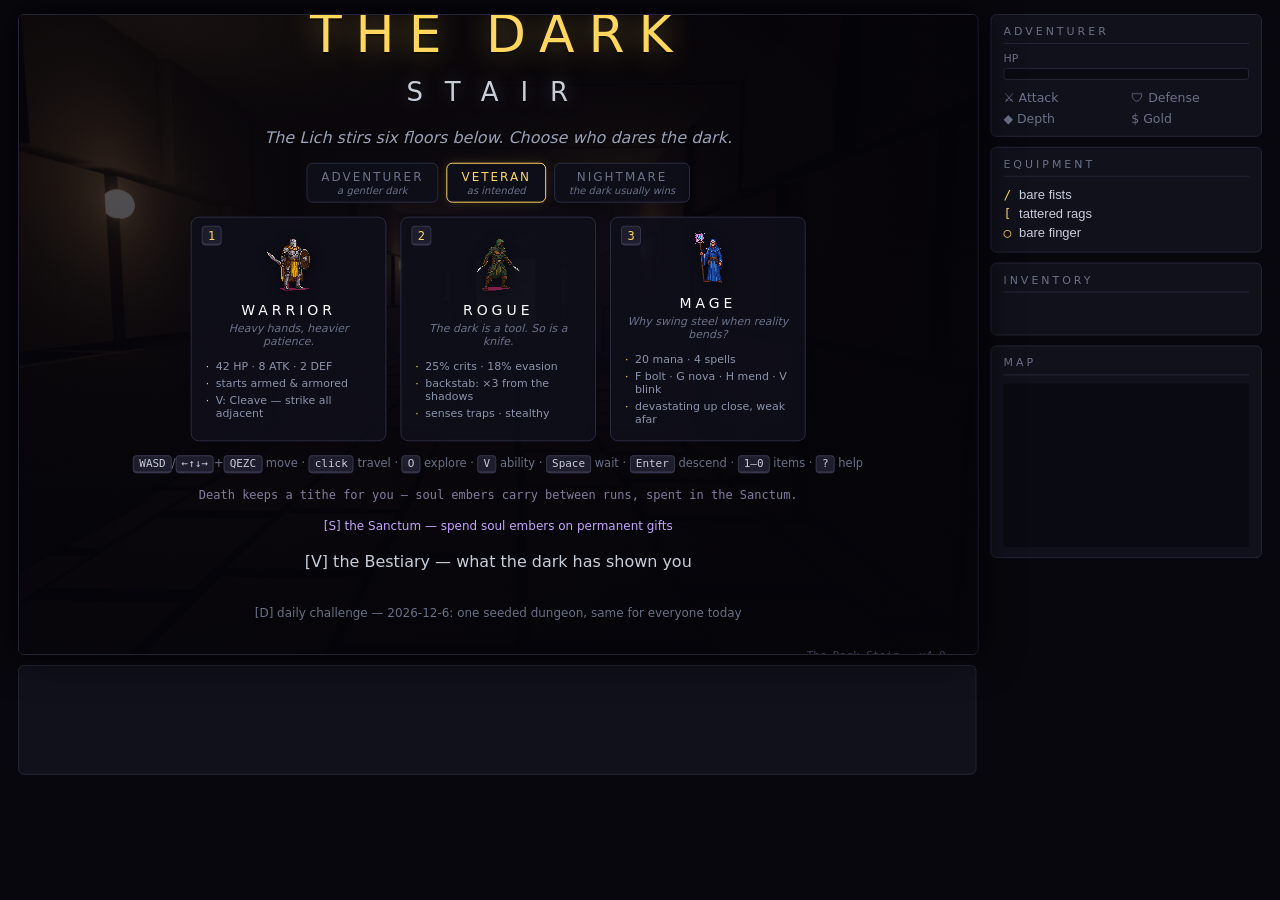
==== TheDarkStair-v4.0.html @ a0283294 "Win records: the title remembers every hero's finest hour, per difficulty Also: bundle rebuilt from " ====
<!DOCTYPE html>
<html lang="en">
<head>
<meta charset="UTF-8">
<meta name="viewport" content="width=device-width, initial-scale=1.0">
<meta name="robots" content="index, follow">
<title>The Dark Stair — Free Browser Roguelike Dungeon Crawler</title>
<meta name="description" content="The Dark Stair is a free browser roguelike: descend six floors of a procedurally generated dungeon as warrior, rogue, or mage and face the Lich. No download, no signup — play instantly. Daily challenge included.">
<link rel="canonical" href="https://thedarkstair.com/">
<meta property="og:type" content="website">
<meta property="og:site_name" content="GuruCloudAI">
<meta property="og:title" content="The Dark Stair — Free Browser Roguelike">
<meta property="og:description" content="Descend six floors of procedurally generated dungeon and face the Lich. Warrior, rogue, or mage — play free in your browser, no download or signup.">
<meta property="og:url" content="https://thedarkstair.com/">
<meta property="og:image" content="https://thedarkstair.com/title-bg.jpg">
<meta property="og:image:width" content="1280">
<meta property="og:image:height" content="853">
<meta name="twitter:card" content="summary_large_image">
<meta name="twitter:title" content="The Dark Stair — Free Browser Roguelike">
<meta name="twitter:description" content="Descend six floors of procedurally generated dungeon and face the Lich. Play free in your browser — no download, no signup.">
<meta name="twitter:image" content="https://thedarkstair.com/title-bg.jpg">
<script type="application/ld+json">
{
  "@context": "https://schema.org",
  "@type": "VideoGame",
  "name": "The Dark Stair",
  "url": "https://thedarkstair.com/",
  "image": "https://thedarkstair.com/title-bg.jpg",
  "description": "A free browser roguelike dungeon crawler. Descend six procedurally generated floors as warrior, rogue, or mage, collect boons and gear, and face the Lich. Includes three difficulties and a seeded daily challenge.",
  "genre": ["Roguelike", "Dungeon crawler"],
  "playMode": "SinglePlayer",
  "applicationCategory": "Game",
  "gamePlatform": "Web Browser",
  "operatingSystem": "Any",
  "offers": {"@type": "Offer", "price": "0", "priceCurrency": "USD"},
  "publisher": {"@type": "Organization", "name": "GuruCloudAI", "url": "https://www.gurucloudai.com"}
}
</script>
<link rel="icon" href="data:image/svg+xml,%3Csvg xmlns='http://www.w3.org/2000/svg' viewBox='0 0 16 16'%3E%3Crect width='16' height='16' fill='%2307070d'/%3E%3Ctext x='8' y='12' font-size='12' text-anchor='middle' fill='%23ffd75e' font-family='monospace'%3E@%3C/text%3E%3C/svg%3E">
<style>
* { margin: 0; padding: 0; box-sizing: border-box; }

:root {
  --bg: #07070d;
  --panel: #11111c;
  --panel-border: #262638;
  --text: #c8cdda;
  --dim: #6a7188;
  --gold: #ffd75e;
  --red: #e35d6a;
  --green: #7ee0a3;
  --blue: #9ecbff;
  --purple: #c7a4ff;
}

html, body {
  height: 100%;
  background: var(--bg);
  color: var(--text);
  font-family: "Segoe UI", system-ui, sans-serif;
  overflow: hidden;
}

#wrap {
  display: flex;
  gap: 12px;
  justify-content: center;
  align-items: flex-start;
  padding: 14px;
  height: 100%;
  transform-origin: top center;
}

#main { display: flex; flex-direction: column; gap: 10px; }

#canvas-holder {
  position: relative;
  border: 1px solid var(--panel-border);
  border-radius: 6px;
  overflow: hidden;
  box-shadow: 0 0 40px rgba(0,0,0,.8), inset 0 0 80px rgba(0,0,0,.5);
  background: #0a0a12;
  line-height: 0;
}

#canvas { display: block; cursor: crosshair; }

#vignette {
  position: absolute; inset: 0; pointer-events: none;
  background: radial-gradient(ellipse at center, transparent 55%, rgba(0,0,0,.55) 100%);
}

#hurt-flash {
  position: absolute; inset: 0; pointer-events: none;
  background: radial-gradient(ellipse at center, transparent 40%, rgba(200,30,30,.45) 100%);
  opacity: 0;
  transition: opacity .08s;
}

/* ---------- overlays ---------- */
.overlay {
  position: absolute; inset: 0;
  display: flex; flex-direction: column;
  align-items: center; justify-content: center;
  gap: 18px;
  background: rgba(5,5,10,.88);
  text-align: center;
  z-index: 10;
  padding: 20px;
  line-height: 1.45;
}
.overlay.hidden { display: none; }

#title-screen { background: #07070d; }
#title-fx { position: absolute; inset: 0; width: 100%; height: 100%; }
#title-screen.has-art {
  background-size: cover;
  background-position: center;
}
.title-inner {
  position: relative; z-index: 2;
  display: flex; flex-direction: column; align-items: center; gap: 14px;
  width: 100%;
}

.overlay h1 {
  font-size: 52px;
  letter-spacing: 14px;
  font-weight: 300;
  color: var(--gold);
  text-shadow: 0 0 30px rgba(255,215,94,.45), 0 2px 0 #000;
}
.overlay h1 span { display: block; font-size: 26px; letter-spacing: 22px; color: var(--text); margin-top: 2px; text-shadow: 0 0 20px rgba(200,205,218,.3), 0 2px 0 #000; }
.overlay h1.red { color: var(--red); text-shadow: 0 0 30px rgba(227,93,106,.4); }
.overlay h1.gold { font-size: 38px; letter-spacing: 6px; }

.tagline { color: #9aa2b8; font-style: italic; text-shadow: 0 1px 2px #000; }

/* ---------- difficulty chips ---------- */
#diff-row { display: flex; gap: 8px; }
.diff-chip {
  background: rgba(15,15,26,.92);
  border: 1px solid #2c2c44;
  border-radius: 6px;
  padding: 6px 14px;
  color: var(--dim);
  cursor: pointer;
  font-family: inherit;
  font-size: 12px;
  letter-spacing: 2px;
  transition: border-color .12s, color .12s;
}
.diff-chip span { display: block; font-size: 10px; letter-spacing: 0; color: var(--dim); font-style: italic; margin-top: 1px; }
.diff-chip:hover { border-color: #4a4a6a; color: var(--text); }
.diff-chip.selected { border-color: var(--gold); color: var(--gold); box-shadow: 0 0 12px rgba(255,215,94,.15); }
.diff-chip.selected[data-diff="story"] { border-color: var(--green); color: var(--green); box-shadow: 0 0 12px rgba(126,224,163,.15); }
.diff-chip.selected[data-diff="nightmare"] { border-color: var(--red); color: var(--red); box-shadow: 0 0 12px rgba(227,93,106,.18); }

/* ---------- class cards ---------- */
#class-row { display: flex; gap: 14px; }
.class-card {
  width: 196px;
  background: rgba(15,15,26,.92);
  border: 1px solid #2c2c44;
  border-radius: 8px;
  padding: 14px 12px 12px;
  color: var(--text);
  cursor: pointer;
  text-align: center;
  position: relative;
  transition: transform .12s, border-color .12s, box-shadow .12s;
  font-family: inherit;
}
.class-card:hover {
  transform: translateY(-4px);
  border-color: var(--gold);
  box-shadow: 0 6px 24px rgba(0,0,0,.6), 0 0 18px rgba(255,215,94,.12);
}
.cc-key {
  position: absolute; top: 8px; left: 10px;
  background: #1d1d2c; border: 1px solid #34344a; border-bottom-width: 2px;
  border-radius: 4px; width: 20px; height: 20px; line-height: 18px;
  font-family: Consolas, monospace; font-size: 12px; color: var(--gold);
}
.cc-glyph { font-family: Consolas, monospace; font-size: 30px; font-weight: bold; text-shadow: 0 0 14px currentColor; }
.cc-name { letter-spacing: 4px; font-size: 14px; margin-top: 4px; color: #fff; }
.cc-blurb { font-size: 11px; color: var(--dim); font-style: italic; margin: 5px 0 8px; min-height: 28px; }
.class-card ul { list-style: none; font-size: 11px; color: #8b93ab; text-align: left; }
.class-card li { padding: 2px 0 2px 12px; position: relative; }
.class-card li::before { content: '·'; position: absolute; left: 2px; color: var(--gold); }

.controls-line { font-size: 11.5px; color: var(--dim); }
kbd {
  background: #1d1d2c; border: 1px solid #34344a; border-bottom-width: 2px;
  border-radius: 4px; padding: 1px 5px;
  font-family: Consolas, monospace; font-size: 11px; color: var(--text);
}

.press { color: var(--gold); font-size: 14px; animation: pulse 1.6s ease-in-out infinite; }
@keyframes pulse { 50% { opacity: .35; } }

#best-line { color: var(--dim); font-size: 12px; text-shadow: 0 1px 2px #000; }
#daily-line {
  color: var(--dim); font-size: 12px; text-shadow: 0 1px 2px #000;
  cursor: default;
}
#daily-line.armed { color: var(--gold); animation: pulse 1.6s ease-in-out infinite; }
#continue-line { color: var(--green); font-size: 13px; animation: pulse 1.6s ease-in-out infinite; }
#continue-line.hidden { display: none; }
#version-tag { position: absolute; right: 12px; bottom: 8px; color: #3c3c52; font-size: 11px; font-family: Consolas, monospace; }

/* ---------- cutscenes ---------- */
#cutscene { background: #000; z-index: 20; justify-content: flex-end; padding-bottom: 48px; gap: 14px; }
#cut-image {
  position: absolute; inset: 0;
  background-size: cover; background-position: center;
  opacity: 0;
  transition: opacity 1.4s ease;
  /* letterbox bars */
  border-top: 64px solid #000; border-bottom: 64px solid #000;
  box-sizing: border-box;
  filter: saturate(0.9) brightness(0.92);
}
#cutscene.lit #cut-image { opacity: 1; }
#cut-text {
  position: relative; z-index: 2;
  max-width: 700px; min-height: 54px;
  font-family: Georgia, serif; font-size: 19px; font-style: italic;
  color: #cdd2e0; text-shadow: 0 2px 8px #000, 0 0 24px rgba(0,0,0,.9);
  line-height: 1.6;
}
#cut-text .lich-line { color: #c7a4ff; }
#cut-hint { position: relative; z-index: 2; font-size: 12px; }

#log .m-lich { color: #c7a4ff; font-style: italic; }

/* ---------- boons & sanctum ---------- */
#boon-row { display: flex; gap: 14px; }
.boon-card {
  width: 200px; min-height: 150px;
  background: rgba(15,15,26,.95);
  border: 1px solid #2c2c44; border-radius: 8px;
  padding: 14px 12px; color: var(--text); cursor: pointer;
  text-align: center; font-family: inherit;
  transition: transform .12s, border-color .12s, box-shadow .12s;
  position: relative;
}
.boon-card:hover { transform: translateY(-4px); border-color: var(--gold); box-shadow: 0 6px 24px rgba(0,0,0,.6); }
.boon-card .b-key { position: absolute; top: 8px; left: 10px; font-family: Consolas, monospace; font-size: 11px; color: var(--dim); }
.boon-card .b-rarity { font-size: 10px; letter-spacing: 3px; margin-bottom: 6px; }
.boon-card .b-rarity.common { color: var(--dim); }
.boon-card .b-rarity.rare { color: var(--blue); }
.boon-card .b-rarity.legendary { color: var(--gold); }
.boon-card .b-name { font-size: 15px; color: #fff; letter-spacing: 1px; margin-bottom: 8px; }
.boon-card .b-desc { font-size: 12px; color: #9aa2b8; line-height: 1.5; }

#sanctum-list { display: flex; flex-direction: column; gap: 8px; min-width: 460px; }
.sanctum-item {
  display: flex; align-items: center; gap: 14px;
  background: rgba(15,15,26,.95); border: 1px solid #2c2c44; border-radius: 6px;
  padding: 10px 14px; color: var(--text); cursor: pointer; font-family: inherit;
  text-align: left; transition: border-color .12s;
}
.sanctum-item:hover { border-color: var(--gold); }
.sanctum-item.owned { opacity: .55; cursor: default; border-color: #2c4434; }
.sanctum-item.locked { opacity: .35; cursor: default; }
.sanctum-item.locked:hover { border-color: var(--panel-border); }
.sanctum-item .s-name { font-size: 14px; color: #fff; }
.sanctum-item .s-desc { font-size: 12px; color: var(--dim); }
.sanctum-item .s-cost { margin-left: auto; color: var(--gold); font-family: Consolas, monospace; white-space: nowrap; }
#sanctum-line { color: var(--purple); font-size: 12px; }

/* ---------- pause menu ---------- */
#pause-options { display: flex; flex-direction: column; gap: 10px; min-width: 320px; }
.opt-row {
  display: flex; justify-content: space-between; align-items: center; gap: 18px;
  font-size: 13px; color: var(--text);
}
.opt-row input[type=range] { width: 160px; accent-color: #ffd75e; }
.opt-check { color: var(--dim); font-size: 12px; }
.opt-check input { accent-color: #ffd75e; margin-right: 4px; }
#pause-actions { display: flex; flex-direction: column; gap: 8px; min-width: 320px; margin-top: 6px; }
.pause-btn {
  background: #181826; border: 1px solid #34344e; border-radius: 6px;
  color: var(--text); padding: 9px 16px; font-family: inherit; font-size: 13px;
  letter-spacing: 1px; cursor: pointer; transition: border-color .12s, background .12s;
}
.pause-btn:hover { border-color: var(--gold); background: #20202f; }
.pause-btn.warn:hover { border-color: var(--red); }
.pause-btn.small { padding: 3px 12px; font-size: 12px; min-width: 0; }
.pause-btn.hidden { display: none; }

.end-stats {
  display: grid; grid-template-columns: auto auto;
  gap: 6px 24px; font-size: 15px; text-align: left;
}
.end-stats b { color: var(--gold); }
#death-cause { color: var(--dim); font-style: italic; }

/* ---------- log ---------- */
#log {
  width: 960px;
  height: 110px;
  overflow-y: auto;
  background: var(--panel);
  border: 1px solid var(--panel-border);
  border-radius: 6px;
  padding: 8px 12px;
  font-family: Consolas, "Cascadia Mono", monospace;
  font-size: 12.5px;
  line-height: 1.55;
}
#log .m-dim { color: var(--dim); }
#log .m-combat { color: #e8b4ba; }
#log .m-good { color: var(--green); }
#log .m-gold { color: var(--gold); }
#log .m-bad { color: var(--red); }
#log .m-magic { color: var(--blue); }
#log::-webkit-scrollbar { width: 8px; }
#log::-webkit-scrollbar-thumb { background: #2c2c40; border-radius: 4px; }

/* ---------- sidebar ---------- */
#sidebar {
  width: 272px;
  display: flex; flex-direction: column; gap: 10px;
}

.panel {
  background: var(--panel);
  border: 1px solid var(--panel-border);
  border-radius: 6px;
  padding: 10px 12px;
}
.panel-title {
  font-size: 11px; letter-spacing: 3px; color: var(--dim);
  margin-bottom: 8px;
  border-bottom: 1px solid var(--panel-border);
  padding-bottom: 5px;
}

.bar-label {
  display: flex; justify-content: space-between;
  font-size: 11px; color: var(--dim); margin: 6px 0 3px;
}
.bar-label b { color: var(--text); }
.bar {
  height: 12px; background: #0a0a12;
  border: 1px solid var(--panel-border); border-radius: 3px;
  overflow: hidden;
}
.bar-fill { height: 100%; width: 0; transition: width .25s ease; }
.bar-fill.hp { background: linear-gradient(180deg, #e35d6a, #a33240); }
.bar-fill.xp { background: linear-gradient(180deg, #9ecbff, #4a7ab8); }
.bar-fill.mana { background: linear-gradient(180deg, #c7a4ff, #7a55c4); }
#mana-row { display: none; }

.stat-grid {
  display: grid; grid-template-columns: 1fr 1fr;
  gap: 6px 10px; margin-top: 10px;
  font-size: 12.5px; color: var(--dim);
}
.stat-grid > div { display: flex; justify-content: space-between; gap: 6px; white-space: nowrap; }
.stat-grid b { color: var(--text); }

#status-line { margin-top: 8px; font-size: 12px; min-height: 0; }
#status-line .st-poison { color: var(--green); }
#status-line:empty { display: none; }

/* ---------- spellbook ---------- */
#spell-panel { display: none; }
.spell-row {
  display: flex; align-items: center; gap: 8px;
  background: #181826; border: 1px solid #262638; border-radius: 4px;
  padding: 4px 8px; font-size: 12.5px; margin-bottom: 3px;
  cursor: pointer; color: var(--text); width: 100%; text-align: left;
  transition: background .1s, border-color .1s;
  font-family: inherit;
}
.spell-row:hover { background: #222236; border-color: #3c3c58; }
.spell-row.cant { opacity: .45; }
.spell-row .hotkey { color: var(--purple); font-family: Consolas, monospace; font-size: 11px; }
.spell-row .cost { margin-left: auto; color: var(--purple); font-size: 11px; }

.equip-line {
  font-family: Consolas, monospace; font-size: 13px;
  color: var(--gold); padding: 2px 0;
}
.equip-line span { color: var(--text); font-family: "Segoe UI", sans-serif; }

#inv-list { display: flex; flex-direction: column; gap: 3px; min-height: 24px; max-height: 168px; overflow-y: auto; padding-right: 2px; }
#inv-list::-webkit-scrollbar { width: 6px; }
#inv-list::-webkit-scrollbar-thumb { background: #2c2c40; border-radius: 3px; }
.inv-item {
  display: flex; align-items: center; gap: 8px;
  background: #181826; border: 1px solid #262638; border-radius: 4px;
  padding: 3px 8px; font-size: 12.5px;
  cursor: pointer; color: var(--text);
  width: 100%; text-align: left;
  transition: background .1s, border-color .1s;
  font-family: inherit;
}
.inv-item:hover { background: #222236; border-color: #3c3c58; }
.inv-item .hotkey { color: var(--dim); font-family: Consolas, monospace; font-size: 11px; }
.inv-item .glyph { font-family: Consolas, monospace; font-weight: bold; width: 12px; }
.inv-item .count { margin-left: auto; color: var(--dim); font-size: 11px; }
.inv-empty { color: var(--dim); font-size: 12px; font-style: italic; padding: 2px; }
#inv-count { float: right; letter-spacing: 0; }

#minimap { display: block; width: 100%; image-rendering: pixelated; background: #0a0a12; border-radius: 3px; }

#owned-boons { display: flex; flex-wrap: wrap; gap: 4px; margin-top: 6px; }
#owned-boons:empty { display: none; }
.boon-chip {
  font-size: 10px; letter-spacing: 1px; color: var(--gold);
  background: #1d1828; border: 1px solid #3a2f4a; border-radius: 3px;
  padding: 2px 6px; cursor: default;
}
.cc-sprite {
  height: 52px; width: auto; max-width: 64px;
  image-rendering: pixelated;
  filter: drop-shadow(0 2px 6px rgba(0,0,0,.6));
}


/* ---------- touch bar (coarse pointers only; JS unhides) ---------- */
#touch-bar {
  display: flex; gap: 8px; justify-content: center; flex-wrap: wrap;
  padding: 6px 4px;
}
#touch-bar.hidden { display: none; }
#touch-bar button {
  background: #16162a; color: var(--text); border: 1px solid var(--panel-border);
  border-radius: 10px; padding: 14px 16px; font: bold 14px Consolas, monospace;
  min-width: 72px; min-height: 48px; touch-action: manipulation;
}
#touch-bar button:active { background: #262648; }

/* ---------- virtual joystick (dynamic: spawns under the left thumb) ---------- */
#joy-base {
  position: absolute; width: 104px; height: 104px; border-radius: 50%;
  background: rgba(110, 116, 150, 0.14);
  border: 1px solid rgba(174, 245, 200, 0.28);
  z-index: 30; pointer-events: none;
  transform: translate(-50%, -50%);
}
#joy-base.hidden { display: none; }
#joy-knob {
  position: absolute; left: 50%; top: 50%; width: 46px; height: 46px;
  border-radius: 50%;
  background: rgba(174, 245, 200, 0.30);
  border: 1px solid rgba(174, 245, 200, 0.55);
  transform: translate(-50%, -50%);
}

/* ---------- small screens: stack, scale, breathe ---------- */
@media (max-width: 760px) {
  #wrap { flex-direction: column; align-items: center; padding: 6px; gap: 8px; height: auto; }
  #main { width: 100%; }
  #canvas-holder { width: 100%; }
  /* !important: render.js pins style.width for DPR crispness on desktop */
  #canvas { width: 100% !important; height: auto !important; image-rendering: pixelated; }
  #sidebar { width: 100%; max-width: none; display: grid; grid-template-columns: 1fr 1fr; gap: 8px; }
  #sidebar > * { min-width: 0; }
  #class-row, #diff-row, #boon-row { flex-wrap: wrap; justify-content: center; }
  #log { max-height: 100px; }
  #sanctum-list { min-width: 0; width: 92vw; }
}


/* ---------- phone overlays: full-viewport, scrollable, top-aligned ---------- */
@media (max-width: 760px) {
  .overlay {
    position: fixed !important; inset: 0 !important;
    height: 100dvh; overflow-y: auto;
    justify-content: flex-start;
    padding: 18px 10px 40px;
    gap: 12px;
  }
  #log { width: 100% !important; max-width: 100vw; box-sizing: border-box; }
  .end-stats { max-width: 96vw; }
}

/* ---------- mobile-ui: the game IS the screen (user feedback 2026-06-11) ----------
   body.mobile-ui is set by game.js on coarse-pointer/narrow devices. The
   canvas wears the whole viewport; everything else floats over it. */
body.mobile-ui { overflow: hidden; }
body.mobile-ui #wrap { padding: 0; gap: 0; }
body.mobile-ui #canvas-holder {
  position: fixed; inset: 0; width: 100vw; height: 100dvh;
  border: none; border-radius: 0; box-shadow: none; z-index: 5;
}
body.mobile-ui #canvas { width: 100vw !important; height: 100dvh !important; }
body.mobile-ui #touch-bar { display: none !important; }
body.mobile-ui #sidebar { display: none; }
body.mobile-ui.drawer-open #sidebar {
  display: grid; grid-template-columns: 1fr 1fr; gap: 8px;
  position: fixed; left: 0; right: 0; bottom: 0; max-height: 72dvh;
  overflow-y: auto; z-index: 40; margin: 0; padding: 10px 10px 16px;
  background: rgba(10, 10, 18, 0.96); border-top: 1px solid var(--panel-border);
}

/* the log rolls by at the bottom and burns away; a tap opens the scroll */
body.mobile-ui #log {
  position: fixed; left: 0; right: 70px; bottom: 0; z-index: 30;
  max-height: 5.4em; overflow: hidden; margin: 0; padding: 4px 8px 6px;
  background: transparent; border: none; pointer-events: auto;
}
body.mobile-ui #log div {
  animation: mlogfade 5s ease-out forwards;
  text-shadow: 0 1px 3px #000, 0 0 8px rgba(0,0,0,.8);
}
body.mobile-ui #log.expanded {
  max-height: 55dvh; overflow-y: auto; right: 0; z-index: 45;
  background: rgba(10, 10, 18, 0.95); border-top: 1px solid var(--panel-border);
}
body.mobile-ui #log.expanded div { animation: none; opacity: 1; }
@keyframes mlogfade { 0%, 55% { opacity: 1; } 100% { opacity: 0; } }

/* floating HUD: sprite-ish round buttons with count badges */
#mhud { display: none; }
body.mobile-ui #mhud {
  display: block; position: fixed; inset: 0; z-index: 20; pointer-events: none;
}
#mhud .mbtn {
  pointer-events: auto; position: relative;
  width: 54px; height: 54px; border-radius: 50%;
  background: rgba(20, 20, 40, 0.78); border: 1px solid var(--panel-border);
  color: var(--text); font: bold 22px Consolas, monospace;
  touch-action: manipulation; box-shadow: 0 2px 8px rgba(0,0,0,.5);
}
#mhud .mbtn.small { width: 44px; height: 44px; font-size: 17px; }
#mhud .mbtn:active { background: rgba(38, 38, 72, 0.9); }
#mhud .mbtn.cant { opacity: 0.38; }
#mhud .mbtn .badge {
  position: absolute; right: -3px; top: -3px; min-width: 19px; height: 19px;
  border-radius: 10px; background: #20203c; border: 1px solid var(--panel-border);
  font: bold 11px Consolas, monospace; line-height: 17px; color: var(--gold);
  padding: 0 4px;
}
#mhud .cluster-right {
  position: absolute; right: 10px; bottom: 96px;
  display: flex; flex-direction: column; gap: 12px; align-items: center;
}
#mhud .cluster-left {
  position: absolute; left: 10px; bottom: 96px;
  display: flex; flex-direction: column; gap: 12px; align-items: center;
}
#mhud .hud-top {
  position: absolute; top: 6px; left: 10px; right: 10px;
  display: flex; align-items: center; gap: 10px; pointer-events: none;
}
#mhud .hud-bars { flex: 1; max-width: 46vw; }
#mhud .hud-bar { height: 9px; border-radius: 5px; background: #1a1a2e; overflow: hidden; margin-bottom: 4px; border: 1px solid rgba(255,255,255,0.08); }
#mhud .hud-bar > div { height: 100%; transition: width .2s; }
#mhud .hud-hp > div { background: linear-gradient(90deg, #b33a4a, #e35d6a); }
#mhud .hud-mana > div { background: linear-gradient(90deg, #3a5ab3, #9ecbff); }
#mhud .hud-chips { font: bold 12px Consolas, monospace; color: var(--text); text-shadow: 0 1px 3px #000; white-space: nowrap; }

/* mobile playtest round 1 (persona: Maya) fixes */
/* keyboard hotkey chips mean nothing to a thumb */
body.mobile-ui .spell-row .hotkey { display: none; }
/* the drawer's two columns clipped stat values — hero panel gets the full row */
body.mobile-ui.drawer-open #sidebar #hero-panel { grid-column: 1 / -1; }

/* mobile round 2 (live user whispers): zoom slider, detail cards, landscape */
#mhud #mh-zoom {
  width: 86px; accent-color: #7ee0a3; pointer-events: auto;
  height: 18px; margin-left: auto; opacity: 0.8;
}
#mtip {
  position: absolute; left: 50%; bottom: 32%; transform: translateX(-50%);
  min-width: 220px; max-width: 84vw; z-index: 60; pointer-events: auto;
  background: rgba(12, 12, 22, 0.96); border: 1px solid var(--panel-border);
  border-radius: 12px; padding: 12px 14px;
  box-shadow: 0 6px 24px rgba(0,0,0,.6);
}
#mtip.hidden { display: none; }
#mtip .mtip-name { font: bold 15px Consolas, monospace; color: var(--gold); margin-bottom: 6px; }
#mtip .mtip-desc { font: 13px Consolas, monospace; color: var(--text); line-height: 1.45; }
#mtip .mtip-row { display: flex; gap: 10px; margin-top: 10px; }
#mtip .mtip-row button {
  flex: 1; padding: 10px; border-radius: 8px; font: bold 13px Consolas, monospace;
  background: #1c1c36; color: var(--text); border: 1px solid var(--panel-border);
  touch-action: manipulation;
}
#mtip .mtip-row #mtip-drop { color: #e35d6a; }

/* landscape phones: shorter screen, tuck the clusters lower and log tighter */
@media (orientation: landscape) and (max-height: 500px) {
  body.mobile-ui #mhud .cluster-right { bottom: 14px; flex-direction: row; right: 12px; }
  body.mobile-ui #mhud .cluster-left { bottom: 14px; flex-direction: row; left: 12px; }
  body.mobile-ui #log { max-height: 3.2em; right: 0; left: 230px; bottom: 70px; }
  body.mobile-ui #log.expanded { left: 0; bottom: 0; }
}

/* Maya round 2: the drawer trap, the buried continue, the occluded card */
#mscrim { display: none; }
body.mobile-ui.drawer-open #mscrim {
  display: block; position: fixed; inset: 0; z-index: 39;
  background: rgba(5, 5, 10, 0.35);
}
body.mobile-ui #mtip { z-index: 70; position: fixed; }
#mdrawer-close { display: none; }
body.mobile-ui.drawer-open #mdrawer-close {
  display: block; grid-column: 1 / -1; width: 100%;
  padding: 12px; border-radius: 8px; font: bold 14px Consolas, monospace;
  background: #1c1c36; color: var(--text); border: 1px solid var(--panel-border);
  touch-action: manipulation;
}
body.mobile-ui #continue-line {
  order: -1; display: block;
  background: rgba(126, 224, 163, 0.12); border: 1px solid rgba(126, 224, 163, 0.4);
  border-radius: 10px; padding: 14px 18px; font-weight: bold;
}
body.mobile-ui #continue-line.hidden { display: none; }

/* the ember loop, surfaced before the first death (fresh-eyes: 'would have
   changed how safe I felt experimenting for the entire first session') */
.ember-hint { font: 12px Consolas, monospace; color: #9a91b8; opacity: 0.85; margin: 2px 0; }

/* ---------- the bestiary (endgame menu #1) ---------- */
#bestiary-list {
  display: flex; flex-direction: column; gap: 6px;
  max-height: 58vh; overflow-y: auto; min-width: 420px; max-width: 92vw;
  padding: 4px;
}
.bestiary-row {
  display: flex; align-items: center; gap: 12px; text-align: left;
  background: #14142a; border: 1px solid var(--panel-border); border-radius: 8px;
  padding: 8px 12px;
}
.bestiary-row .b-glyph { font: bold 20px Consolas, monospace; width: 26px; text-align: center; }
.bestiary-row .b-name { font: bold 13px Consolas, monospace; color: var(--text); min-width: 150px; }
.bestiary-row .b-lore { font: 12px Consolas, monospace; color: #9a91b8; flex: 1; line-height: 1.4; }
.bestiary-row .b-kills { font: bold 12px Consolas, monospace; color: var(--gold); white-space: nowrap; }
.bestiary-row.locked { opacity: 0.45; }
.bestiary-row.locked .b-lore { font-style: italic; }
@media (max-width: 760px) { #bestiary-list { min-width: 0; width: 94vw; } .bestiary-row .b-name { min-width: 100px; } }

</style>
</head>
<body>
<div id="wrap">
  <div id="main">
    <div id="canvas-holder">
      <canvas id="canvas"></canvas>
      <div id="vignette"></div>
      <div id="hurt-flash"></div>
      <!-- dynamic virtual joystick: appears under the left thumb (touch only) -->
      <div id="joy-base" class="hidden"><div id="joy-knob"></div></div>

      <div id="title-screen" class="overlay">
        <canvas id="title-fx"></canvas>
        <div class="title-inner">
          <h1>THE DARK<span>STAIR</span></h1>
          <p class="tagline">The Lich stirs six floors below. Choose who dares the dark.</p>
          <div id="diff-row">
            <button class="diff-chip" data-diff="story">ADVENTURER<span>a gentler dark</span></button>
            <button class="diff-chip selected" data-diff="standard">VETERAN<span>as intended</span></button>
            <button class="diff-chip" data-diff="nightmare">NIGHTMARE<span>the dark usually wins</span></button>
          </div>
          <div id="class-row">
            <button class="class-card" data-class="warrior">
              <div class="cc-key">1</div>
              <div class="cc-glyph"><img src="[data-uri]" alt="" class="cc-sprite"></div>
              <div class="cc-name">WARRIOR</div>
              <div class="cc-blurb">Heavy hands, heavier patience.</div>
              <ul><li>42 HP · 8 ATK · 2 DEF</li><li>starts armed &amp; armored</li><li>V: Cleave — strike all adjacent</li></ul>
            </button>
            <button class="class-card" data-class="rogue">
              <div class="cc-key">2</div>
              <div class="cc-glyph"><img src="[data-uri]" alt="" class="cc-sprite"></div>
              <div class="cc-name">ROGUE</div>
              <div class="cc-blurb">The dark is a tool. So is a knife.</div>
              <ul><li>25% crits · 18% evasion</li><li>backstab: ×3 from the shadows</li><li>senses traps · stealthy</li></ul>
            </button>
            <button class="class-card" data-class="mage">
              <div class="cc-key">3</div>
              <div class="cc-glyph"><img src="[data-uri]" alt="" class="cc-sprite"></div>
              <div class="cc-name">MAGE</div>
              <div class="cc-blurb">Why swing steel when reality bends?</div>
              <ul><li>20 mana · 4 spells</li><li>F bolt · G nova · H mend · V blink</li><li>devastating up close, weak afar</li></ul>
            </button>
          </div>
          <div class="controls-line">
            <kbd>WASD</kbd>/<kbd>←↑↓→</kbd>+<kbd>QEZC</kbd> move · <kbd>click</kbd> travel · <kbd>O</kbd> explore · <kbd>V</kbd> ability · <kbd>Space</kbd> wait · <kbd>Enter</kbd> descend · <kbd>1–0</kbd> items · <kbd>?</kbd> help
          </div>
          <p id="continue-line" class="hidden">[C] continue your run</p>
          <p class="ember-hint">Death keeps a tithe for you — soul embers carry between runs, spent in the Sanctum.</p>
          <p id="sanctum-line">[S] the Sanctum — spend soul embers on permanent gifts</p>
          <p id="bestiary-line">[V] the Bestiary — what the dark has shown you</p>
          <p id="torch-line" class="hidden ember-hint"></p>
          <p id="daily-line">[D] daily challenge — one seeded dungeon, same for everyone today</p>
          <p id="best-line"></p>
          <p id="conduct-line" class="hidden ember-hint"></p>
          <p id="record-line" class="hidden ember-hint"></p>
          <div id="version-tag">The Dark Stair · v4.0</div>
        </div>
      </div>

      <div id="death-screen" class="overlay hidden">
        <h1 class="red">YOU HAVE FALLEN</h1>
        <p id="death-cause"></p>
        <div id="death-stats" class="end-stats"></div>
        <p id="death-tip" style="max-width:420px;margin:10px auto 0;color:#9aa0b8;font-style:italic;font-size:13px;line-height:1.5;"></p>
        <button class="pause-btn" id="btn-share-death" style="margin-top:10px">Copy your epitaph</button>
        <button class="pause-btn" id="btn-rise" style="margin-top:4px">Rise again</button>
        <p class="press">— press R to rise again —</p>
      </div>

      <div id="cutscene" class="overlay hidden">
        <div id="cut-image"></div>
        <div id="cut-text"></div>
        <p class="press" id="cut-hint">— press any key —</p>
      </div>

      <div id="boon-screen" class="overlay hidden">
        <h1 class="gold" style="font-size:24px;letter-spacing:6px">THE DARK OFFERS GIFTS</h1>
        <p class="tagline">Choose one. It will not offer twice.</p>
        <div id="boon-row"></div>
      </div>

      <div id="sanctum-screen" class="overlay hidden">
        <button class="pause-btn small" style="position:absolute;top:10px;right:12px;z-index:11" onclick="toggleSanctum(false)">✕ close</button>
        <h1 class="gold" style="font-size:26px;letter-spacing:6px">THE SANCTUM</h1>
        <p class="tagline">Soul embers survive your deaths. Spend them: <b id="ember-count" style="color:var(--gold)"></b> ◈</p>
        <div id="sanctum-list"></div>
        <p class="press">— press S or Esc to return —</p>
      </div>

      <div id="bestiary-screen" class="overlay hidden">
        <button class="pause-btn small" style="position:absolute;top:10px;right:12px;z-index:11" onclick="toggleBestiary(false)">✕ close</button>
        <h1 class="gold" style="font-size:26px;letter-spacing:6px">THE BESTIARY</h1>
        <p class="tagline">Every horror the dark has shown you — <b id="bestiary-count" style="color:var(--gold)"></b> catalogued</p>
        <div id="bestiary-list"></div>
        <p class="press">— press V or Esc to return —</p>
      </div>

      <div id="help-screen" class="overlay hidden">
        <h1 class="gold" style="font-size:26px;letter-spacing:6px">HOW THE DARK WORKS</h1>
        <div id="help-body" style="max-width:640px;text-align:left;font-size:13px;line-height:1.65;color:var(--text);max-height:62vh;overflow-y:auto;padding:0 18px;">
          <p><b style="color:var(--gold)">Fighting.</b> Walk into a foe to strike it. WASD/arrows move, QEZC step diagonally — but you can never squeeze through a sealed corner. The faint ring marks the 8 tiles you can reach; a <span style="color:#ff7e7e">red-outlined tile</span> holds a foe in arm's reach.</p>
          <p><b style="color:var(--gold)">The floor never lies.</b> Every big hit is painted a turn early: <span style="color:#ff8c1e">orange plus-marks</span> — a shell lands there; <span style="color:#ff9a82">a hot lane</span> — a charger gallops down it (sidestep and it lies dazed); <span style="color:#c77dff">violet line</span> — the Lich's beam; <span style="color:#ff5252">red square</span> — a crushing blow. Stand anywhere else.</p>
          <p><b style="color:var(--gold)">Conducts.</b> Some restraint is remembered: win without drinking a potion (<i>Abstinent</i>, +150), without buying (<i>No Deal</i>, +100), or after daring the dark stair (<i>Darkstrider</i>, +75) — each win is recorded as a badge on the title screen, per hero and difficulty.</p>
          <p><b style="color:var(--gold)">Eyes and shots.</b> What watches you blocks auto-travel — the message names the direction, and pressing O again advances on it. Bolts need a clear line; 'no clear shot' means move first. Sleeping foes show a <b>z</b>; one that just spotted you shows <b style="color:var(--gold)">?</b> and loses that turn.</p>
          <p id="help-class-block"></p>
          <p><b style="color:var(--gold)">Keys & vaults.</b> The floor's elite carries a key; the golden chest is its lock. Keys crumble when you descend — spend them where you find them. The <span style="color:var(--red)">red stair</span> plunges PAST the next floor: richer spoils, but the dark rules where you land.</p>
          <p><b style="color:var(--gold)">The clock.</b> Linger too long and the dark stirs, then hunts — something is sent for you. Gold, gear (press an item's number to use or wear it; mid-fight it asks twice), boons each floor, and soul embers on death for permanent Sanctum gifts.</p>
        </div>
        <button class="pause-btn small" id="btn-help-close" style="margin-top:6px">✕ close</button>
        <p class="press">— press ? or Esc to return —</p>
      </div>

      <div id="pause-screen" class="overlay hidden">
        <h1 class="gold" style="font-size:30px;letter-spacing:8px">PAUSED</h1>
        <div id="pause-options">
          <div class="opt-row"><span>Music</span><input type="range" id="opt-music" min="0" max="100" step="5"></div>
          <div class="opt-row"><span>Sound effects</span><input type="range" id="opt-sfx" min="0" max="100" step="5"></div>
          <div class="opt-row"><span>Screen shake</span><label class="opt-check"><input type="checkbox" id="opt-shake"> on</label></div>
          <div class="opt-row"><span>Fullscreen</span><button class="pause-btn small" id="btn-fullscreen">toggle (F11)</button></div>
        </div>
        <div id="pause-actions">
          <button class="pause-btn" id="btn-resume">Resume (Esc)</button>
          <button class="pause-btn warn" id="btn-abandon">Abandon run</button>
          <button class="pause-btn warn hidden" id="btn-quit">Quit to desktop</button>
        </div>
      </div>

      <div id="win-screen" class="overlay hidden">
        <h1 class="gold">THE LICH IS DESTROYED</h1>
        <p>Light returns to the depths. Your legend is written in fire.</p>
        <div id="win-stats" class="end-stats"></div>
        <button class="pause-btn" id="btn-share-win" style="margin-top:10px">Copy your legend</button>
        <button class="pause-btn" id="btn-again" style="margin-top:4px">Descend again</button>
        <p class="press">— press R to play again —</p>
      </div>
    </div>
    <div id="touch-bar" class="hidden">
      <button id="tb-explore">explore</button>
      <button id="tb-wait">wait</button>
      <button id="tb-descend">descend</button>
      <button id="tb-ability">ability</button>
      <button id="tb-ability2">charge</button>
      <button id="tb-ability3" style="display:none">bulwark</button>
      <button id="tb-potion">potion</button>
      <button id="tb-help">?</button>
    </div>
    <div id="log"></div>
  </div>

  <div id="sidebar">
    <div class="panel" id="hero-panel">
      <div class="panel-title"><span id="hero-name">ADVENTURER</span></div>
      <div class="bar-label"><span>HP</span><span id="hp-text"></span></div>
      <div class="bar"><div id="hp-fill" class="bar-fill hp"></div></div>
      <div id="mana-row">
        <div class="bar-label"><span>MANA</span><span id="mana-text"></span></div>
        <div class="bar"><div id="mana-fill" class="bar-fill mana"></div></div>
      </div>
      <div class="stat-grid">
        <div><span>⚔ Attack</span><b id="atk-text"></b></div>
        <div><span>🛡 Defense</span><b id="def-text"></b></div>
        <div><span>◆ Depth</span><b id="depth-text"></b></div>
        <div><span>$ Gold</span><b id="gold-text"></b></div>
      </div>
      <div id="status-line"></div>
    </div>
    <div class="panel" id="spell-panel">
      <div class="panel-title" id="spell-title">ABILITIES</div>
      <div id="spell-list"></div>
      <div id="owned-boons"></div>
    </div>
    <div class="panel">
      <div class="panel-title">EQUIPMENT</div>
      <div class="equip-line">/ <span id="weapon-text">bare fists</span></div>
      <div class="equip-line">[ <span id="armor-text">tattered rags</span></div>
      <div class="equip-line">○ <span id="ring-text">bare finger</span></div>
    </div>
    <div class="panel" id="inv-panel">
      <div class="panel-title">INVENTORY <span id="inv-count"></span></div>
      <div id="inv-list"></div>
    </div>
    <div class="panel" id="map-panel">
      <div class="panel-title">MAP</div>
      <canvas id="minimap" width="240" height="160"></canvas>
    </div>
  </div>
</div>
<script>
const BUNDLED_ASSETS = {"sprites/bat.png": "[data-uri]", "sprites/charger.png": "[data-uri]", "sprites/cultist.png": "[data-uri]", "sprites/demon.png": "[data-uri]", "sprites/goblin.png": "[data-uri]", "sprites/golem.png": "[data-uri]", "sprites/lich.png": "[data-uri]", "sprites/lobber.png": "[data-uri]", "sprites/orc.png": "[data-uri]", "sprites/player_mage.png": "[data-uri]", "sprites/player_rogue.png": "[data-uri]", "sprites/player_warrior.png": "[data-uri]", "sprites/prop_armor.png": "[data-uri]", "sprites/prop_chest.png": "[data-uri]", "sprites/prop_darkstairs.png": "[data-uri]", "sprites/prop_gilded.png": "[data-uri]", "sprites/prop_gold.png": "[data-uri]", "sprites/prop_goldchest.png": "[data-uri]", "sprites/prop_potion.png": "[data-uri]", "sprites/prop_ring.png": "[data-uri]", "sprites/prop_scroll.png": "[data-uri]", "sprites/prop_shrine.png": "[data-uri]", "sprites/prop_stairs.png": "[data-uri]", "sprites/prop_trap.png": "[data-uri]", "sprites/prop_weapon.png": "[data-uri]", "sprites/rat.png": "[data-uri]", "sprites/shaman.png": "[data-uri]", "sprites/skeleton.png": "[data-uri]", "sprites/slime.png": "[data-uri]", "sprites/spider.png": "[data-uri]", "sprites/troll.png": "[data-uri]", "sprites/warlord.png": "[data-uri]", "sprites/wraith.png": "[data-uri]", "audio/lich/darkStair.mp3": "[data-uri]", "audio/lich/echo.mp3": "[data-uri]", "audio/lich/eliteKill.mp3": "[data-uri]", "audio/lich/enrage.mp3": "[data-uri]", "audio/lich/firstBlood.mp3": "[data-uri]", "audio/lich/firstKill.mp3": "[data-uri]", "audio/lich/flawless.mp3": "[data-uri]", "audio/lich/floor4.mp3": "[data-uri]", "audio/lich/goldChest.mp3": "[data-uri]", "audio/lich/grukDead.mp3": "[data-uri]", "audio/lich/lastPotion.mp3": "[data-uri]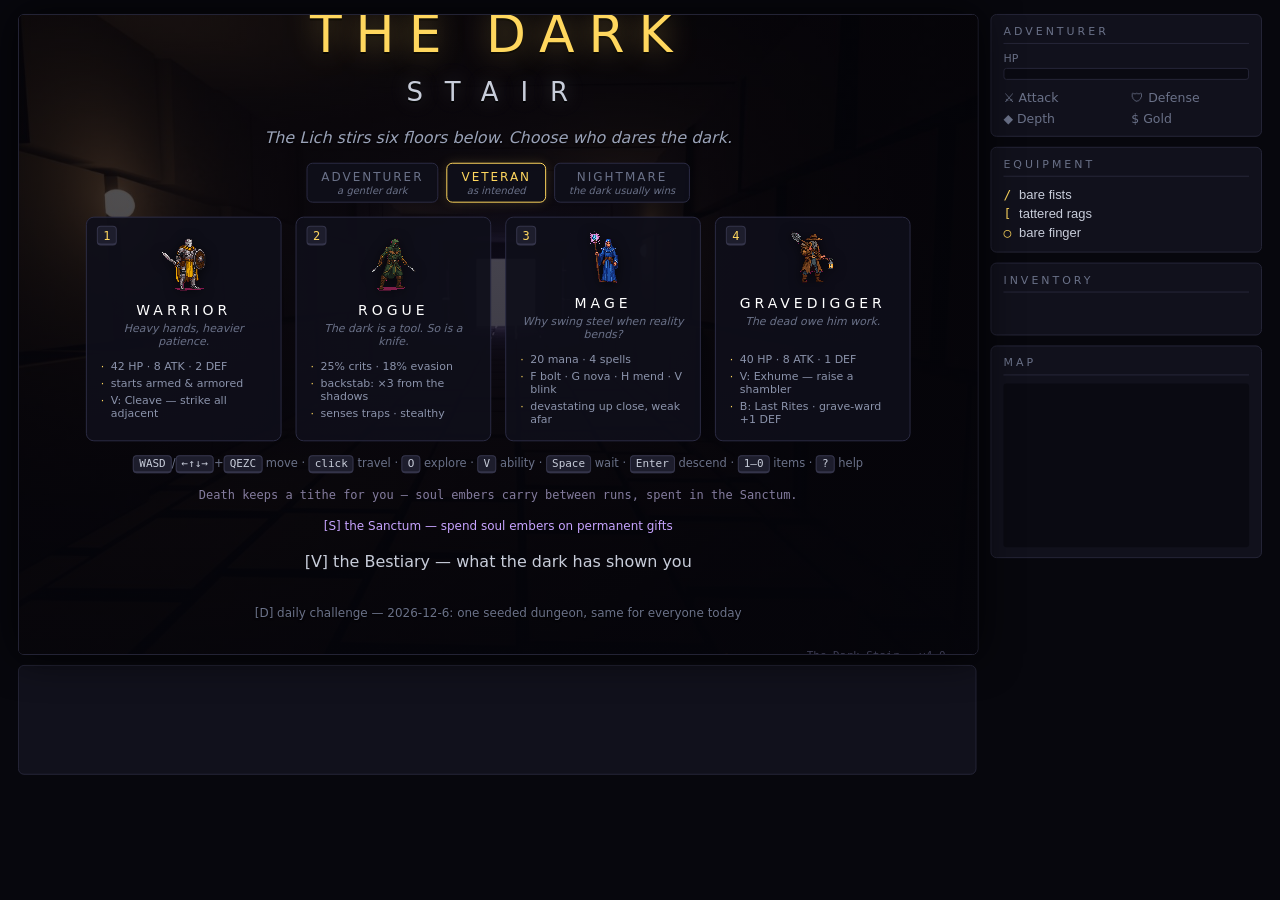
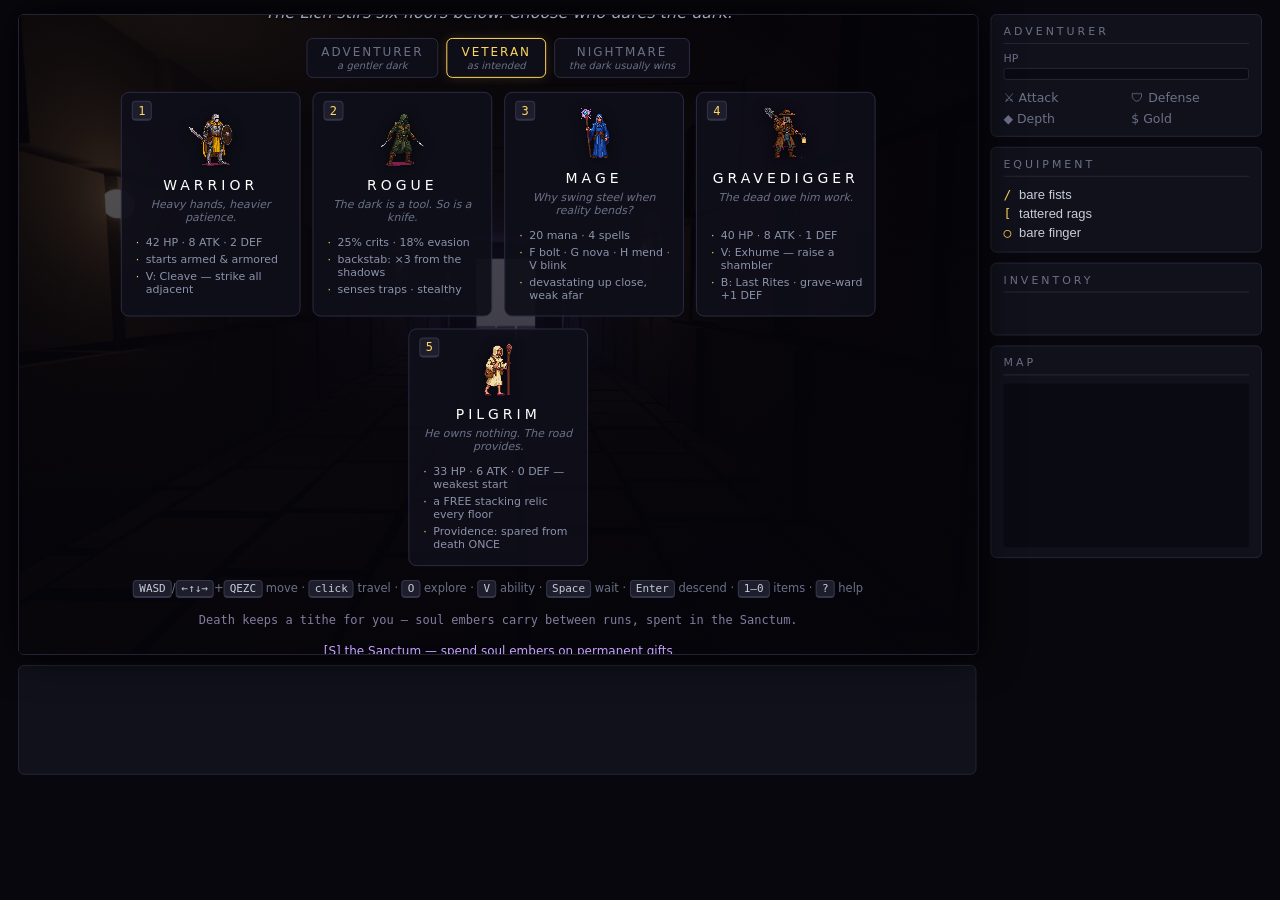
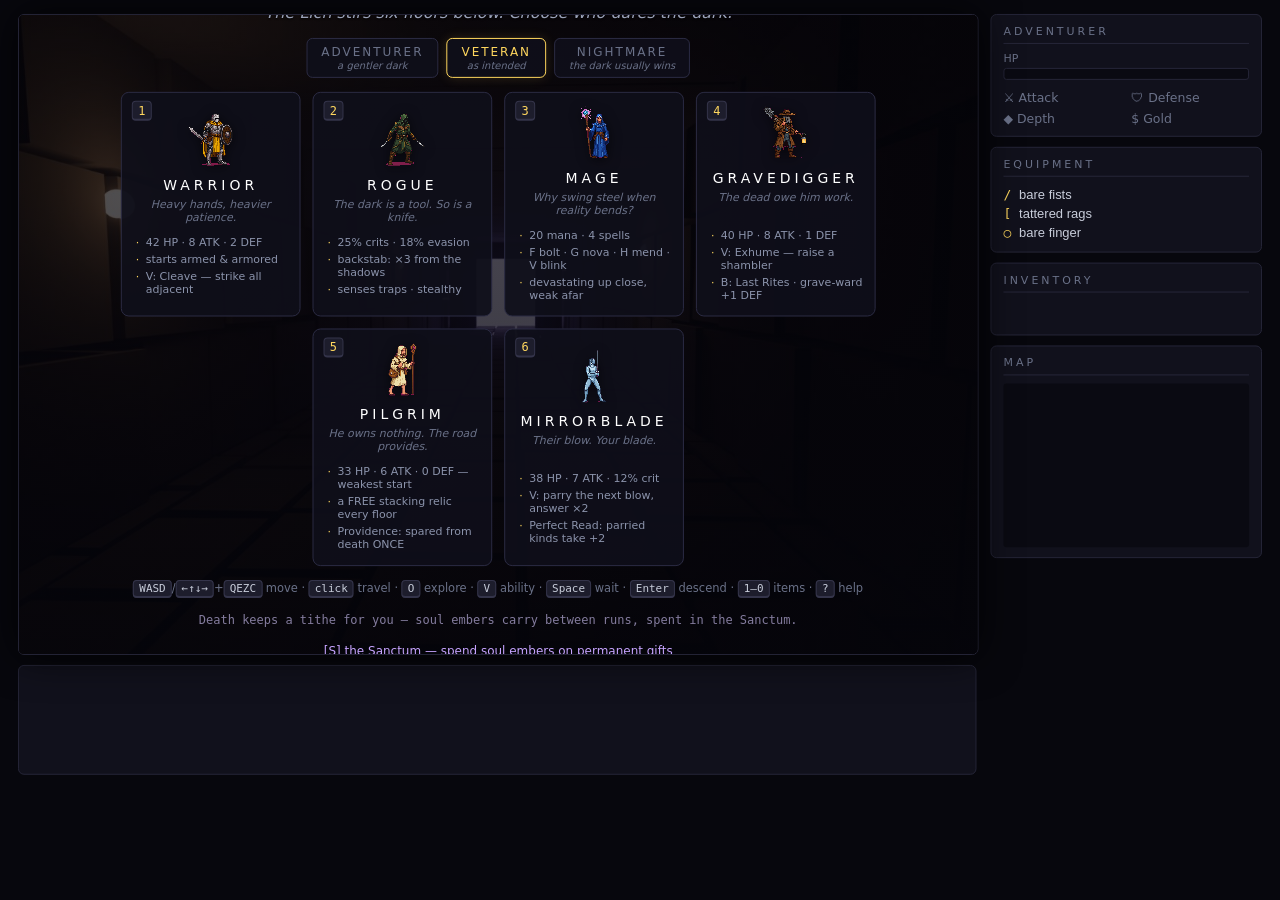
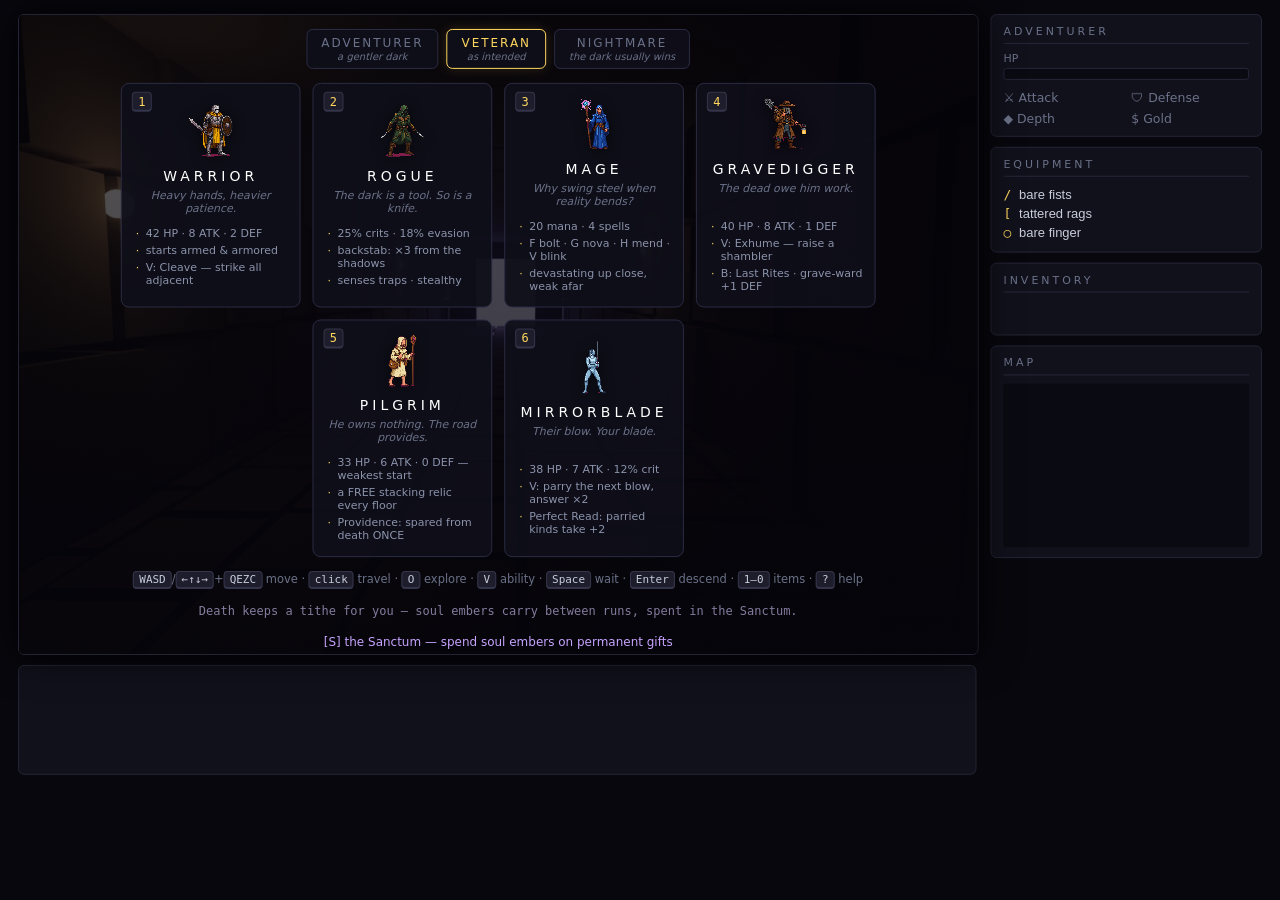
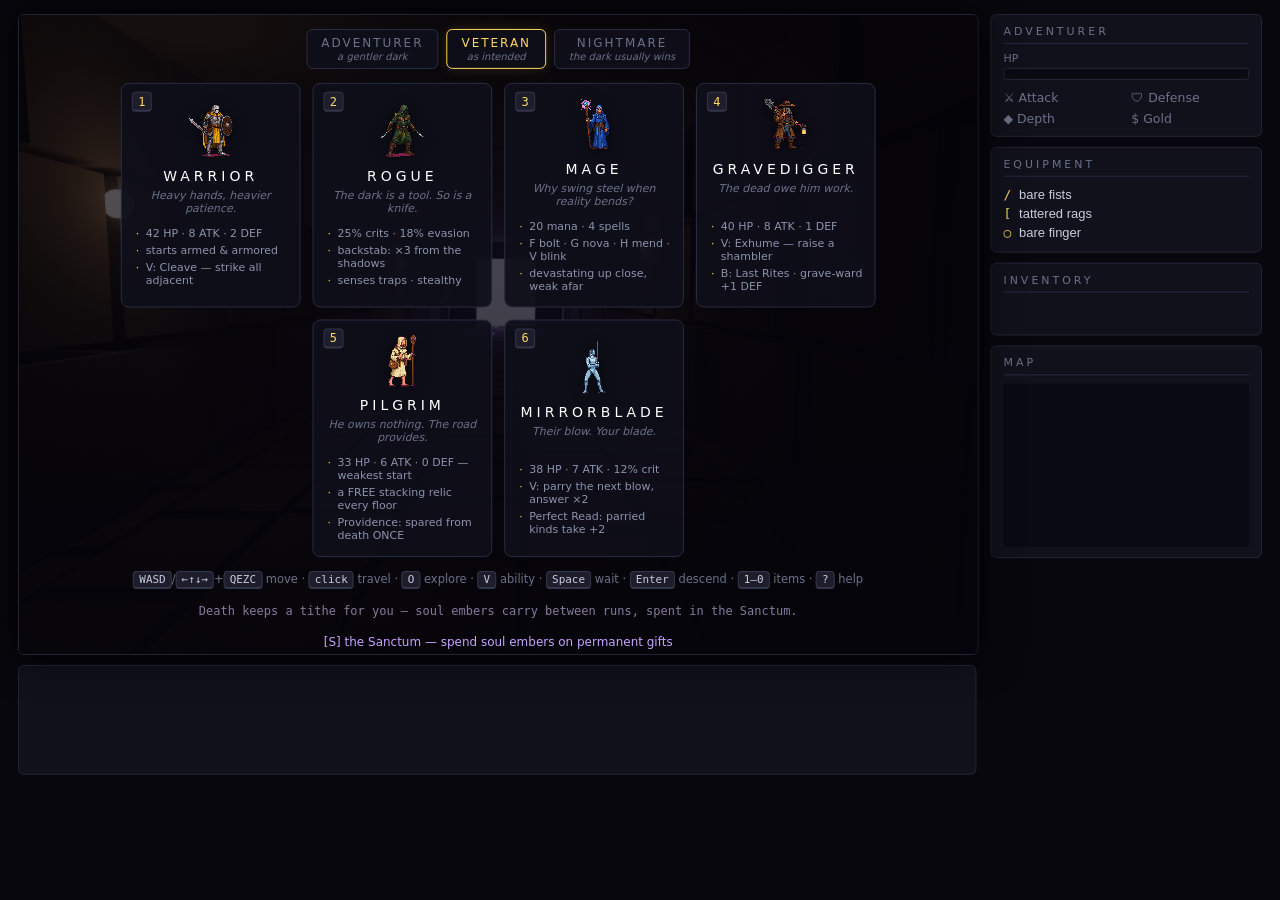
